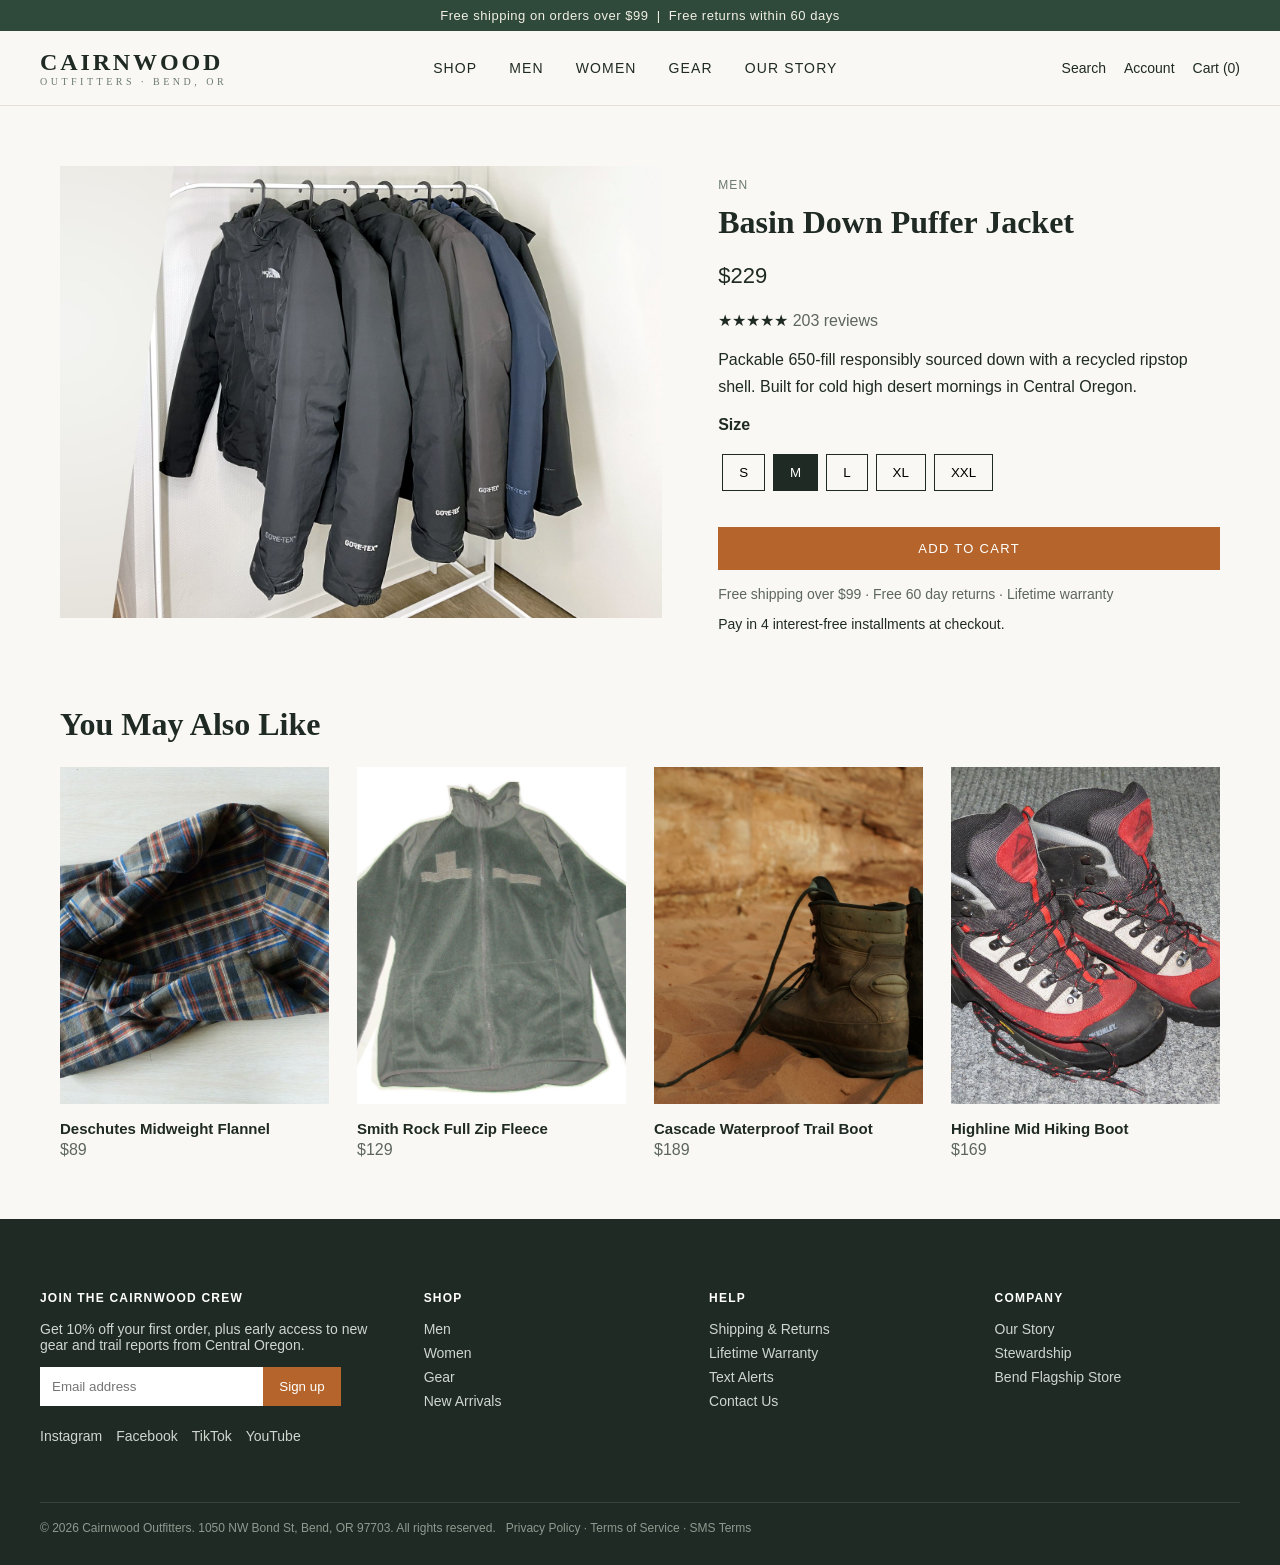
==== product.html @ 0250f415 "Cairnwood Outfitters storefront" ====
<!doctype html><html lang="en"><head><meta charset="utf-8"><meta name="viewport" content="width=device-width,initial-scale=1"><title>Cairnwood Outfitters</title><meta name="description" content="Cairnwood Outfitters makes durable outdoor apparel and gear in Bend, Oregon. Free shipping over $99."><link rel="stylesheet" href="style.css"><link rel="icon" href="data:image/svg+xml,<svg xmlns=%22http://www.w3.org/2000/svg%22 viewBox=%220 0 100 100%22><text y=%22.9em%22 font-size=%2290%22>⛰</text></svg>"></head><body>
<div class="ann">Free shipping on orders over $99 &nbsp;|&nbsp; Free returns within 60 days</div>
<header><a class="logo" href="index.html">CAIRNWOOD<small>OUTFITTERS · BEND, OR</small></a><nav><a href="shop.html">Shop</a><a href="shop.html?c=Men">Men</a><a href="shop.html?c=Women">Women</a><a href="shop.html?c=Gear">Gear</a><a href="story.html">Our Story</a></nav><div class="icons"><span>Search</span><span>Account</span><span>Cart (0)</span></div></header><div class="wrap"><div class="pdp" id="p"></div></div><div class="wrap" style="padding-top:0"><h2>You May Also Like</h2><div class="grid" id="g"></div></div><footer><div class="fcols"><div><h4>Join the Cairnwood Crew</h4><p>Get 10% off your first order, plus early access to new gear and trail reports from Central Oregon.</p><form class="sub" onsubmit="this.innerHTML='<p>Thanks! Check your inbox for your 10% off code.</p>';return false"><input type="email" required placeholder="Email address"><button>Sign up</button></form><p class="social"><a href="https://www.instagram.com/">Instagram</a><a href="https://www.facebook.com/">Facebook</a><a href="https://www.tiktok.com/">TikTok</a><a href="https://www.youtube.com/">YouTube</a></p></div>
<div><h4>Shop</h4><a href="shop.html?c=Men">Men</a><a href="shop.html?c=Women">Women</a><a href="shop.html?c=Gear">Gear</a><a href="shop.html">New Arrivals</a></div>
<div><h4>Help</h4><a href="shipping-returns.html">Shipping &amp; Returns</a><a href="shipping-returns.html#warranty">Lifetime Warranty</a><a href="#" onclick="showSms();return false">Text Alerts</a><a href="mailto:hello@cairnwoodoutfitters.com">Contact Us</a></div>
<div><h4>Company</h4><a href="story.html">Our Story</a><a href="story.html#stewardship">Stewardship</a><a href="story.html">Bend Flagship Store</a></div></div>
<div class="legal">© 2026 Cairnwood Outfitters. 1050 NW Bond St, Bend, OR 97703. All rights reserved. &nbsp; Privacy Policy · Terms of Service · SMS Terms</div></footer>
<div id="sms"><div class="box"><img src="img/trail.jpg" alt="Trail through the forest"><div class="in"><span class="x" onclick="hideSms()">×</span><p style="letter-spacing:.2em;font-size:12px;color:#b5652b">TEXT CLUB</p><h3>Get 15% off when you sign up for texts</h3><p>Be first to know about restocks, trail drops and members-only sales.</p><div id="smsf"><input type="email" placeholder="Email address"><input type="tel" placeholder="Mobile number"><button class="btn" style="width:100%" onclick="document.getElementById('smsf').innerHTML='<p><b>You are in!</b> Reply Y to the text we just sent to confirm and get your 15% off code.</p>';sessionStorage.cw=1">Unlock 15% off</button></div><p class="fine">By signing up, you agree to receive recurring automated marketing texts from Cairnwood Outfitters at the number provided. Consent is not a condition of purchase. Msg and data rates may apply. Msg frequency varies. Reply HELP for help or STOP to cancel.</p><a href="#" onclick="hideSms();return false" style="font-size:12px;text-decoration:underline">No thanks</a></div></div></div>
<script src="products.js"></script><script>
function showSms(){document.getElementById('sms').style.display='flex'}function hideSms(){document.getElementById('sms').style.display='none';sessionStorage.cw=1}
if(!sessionStorage.cw)setTimeout(showSms,4000);
function card(p){return `<a class="card" href="product.html?id=${p.id}"><img src="img/${p.id}.jpg" alt="${p.name}" loading="lazy"><h3>${p.name}</h3><p>$${p.price}</p></a>`}
</script><script>const id=new URLSearchParams(location.search).get('id')||PRODUCTS[0].id;const p=PRODUCTS.find(x=>x.id==id)||PRODUCTS[0];document.title=p.name+' | Cairnwood Outfitters';
document.getElementById('p').innerHTML=`<img src="img/${p.id}.jpg" alt="${p.name}"><div><p style="color:#6b7a6f;text-transform:uppercase;font-size:12px;letter-spacing:.1em">${p.cat}</p><h1 style="font-family:Georgia,serif;margin:0 0 8px">${p.name}</h1><p style="font-size:22px">$${p.price}</p><p>★★★★★ <span style="color:#5c665f">${(p.price*7)%180+40} reviews</span></p><p style="line-height:1.7">${p.desc}</p><p><b>Size</b></p><div class="sizes">${p.sizes.map((s,i)=>`<button class="${i==1||p.sizes.length==1?'on':''}" onclick="[...this.parentNode.children].forEach(b=>b.className='');this.className='on'">${s}</button>`).join('')}</div><p><button class="btn" style="width:100%;margin-top:16px" onclick="this.textContent='Added to cart'">Add to Cart</button></p><p style="font-size:14px;color:#5c665f">Free shipping over $99 · Free 60 day returns · Lifetime warranty</p><p style="font-size:14px">Pay in 4 interest-free installments at checkout.</p></div>`;
document.getElementById('g').innerHTML=PRODUCTS.filter(x=>x.id!=p.id).slice(0,4).map(card).join('')</script></body></html>
---- style.css ----
*{box-sizing:border-box}body{margin:0;font-family:'Helvetica Neue',Arial,sans-serif;color:#1f2a24;background:#faf8f4}a{color:inherit;text-decoration:none}
.ann{background:#2f4a3a;color:#f3efe6;text-align:center;font-size:13px;padding:8px;letter-spacing:.04em}
header{display:flex;align-items:center;justify-content:space-between;padding:18px 40px;background:#faf8f4;border-bottom:1px solid #e5dfd3;position:sticky;top:0;z-index:5}
.logo{font-family:Georgia,serif;font-size:24px;letter-spacing:.12em;font-weight:bold}.logo small{display:block;font-size:10px;letter-spacing:.35em;font-weight:normal;color:#6b7a6f}
nav a{margin:0 16px;font-size:14px;text-transform:uppercase;letter-spacing:.08em}nav a:hover{color:#b5652b}.icons{font-size:14px}.icons span{margin-left:18px}
.hero{height:78vh;background:url(img/hero.jpg) center/cover;display:flex;align-items:flex-end;padding:60px;color:#fff;position:relative}.hero:before{content:'';position:absolute;inset:0;background:linear-gradient(transparent 40%,rgba(0,0,0,.55))}
.hero div{position:relative;max-width:560px}.hero h1{font-family:Georgia,serif;font-size:54px;margin:0 0 12px}.hero p{font-size:18px}
.btn{display:inline-block;background:#b5652b;color:#fff;padding:14px 30px;text-transform:uppercase;letter-spacing:.1em;font-size:13px;border:0;cursor:pointer}.btn.dark{background:#2f4a3a}
.wrap{max-width:1240px;margin:0 auto;padding:60px 40px}h2{font-family:Georgia,serif;font-size:32px;margin:0 0 24px}
.grid{display:grid;grid-template-columns:repeat(auto-fill,minmax(260px,1fr));gap:28px}.card img{width:100%;aspect-ratio:4/5;object-fit:cover;background:#eee}.card h3{font-size:15px;margin:12px 0 4px;font-weight:600}.card p{margin:0;color:#5c665f}
.tiles{display:grid;grid-template-columns:repeat(3,1fr);gap:20px}.tile{height:380px;background-size:cover;background-position:center;display:flex;align-items:flex-end;padding:24px;color:#fff;font-family:Georgia,serif;font-size:28px;text-shadow:0 2px 8px rgba(0,0,0,.6)}
.band{background:#2f4a3a;color:#f3efe6;text-align:center;padding:70px 20px}.band p{max-width:640px;margin:0 auto 24px;font-size:18px;line-height:1.6}
.pdp{display:grid;grid-template-columns:1.2fr 1fr;gap:56px}.pdp img{width:100%;object-fit:cover}.sizes button{border:1px solid #1f2a24;background:none;padding:10px 16px;margin:4px;cursor:pointer}.sizes button.on{background:#1f2a24;color:#fff}
.story img{width:100%;height:460px;object-fit:cover;margin:20px 0}.story p,.policy p,.policy li{font-size:17px;line-height:1.7;max-width:760px}
footer{background:#1f2a24;color:#cfd6cf;padding:56px 40px 30px;font-size:14px}.fcols{display:grid;grid-template-columns:1.4fr 1fr 1fr 1fr;gap:40px;max-width:1240px;margin:0 auto}footer h4{color:#fff;text-transform:uppercase;letter-spacing:.1em;font-size:12px}footer a{display:block;margin:8px 0}
.sub input{padding:12px;width:65%;border:0}.sub button{padding:12px 16px;background:#b5652b;color:#fff;border:0;cursor:pointer}.social a{display:inline-block;margin-right:14px}
.legal{max-width:1240px;margin:36px auto 0;border-top:1px solid #36443b;padding-top:18px;font-size:12px;color:#8e9a90}
#sms{position:fixed;inset:0;background:rgba(0,0,0,.5);display:none;align-items:center;justify-content:center;z-index:20}#sms .box{background:#faf8f4;display:grid;grid-template-columns:1fr 1fr;max-width:760px;width:92%}#sms .box img{width:100%;height:100%;object-fit:cover}#sms .in{padding:36px;position:relative}#sms h3{font-family:Georgia,serif;font-size:30px;margin:0 0 8px}#sms input{width:100%;padding:12px;margin:8px 0;border:1px solid #bbb}#sms .x{position:absolute;right:14px;top:10px;cursor:pointer;font-size:22px}#sms .fine{font-size:10px;color:#6b7a6f;line-height:1.4}
@media(max-width:800px){.tiles,.pdp,.fcols,#sms .box{grid-template-columns:1fr}nav{display:none}.hero h1{font-size:36px}}
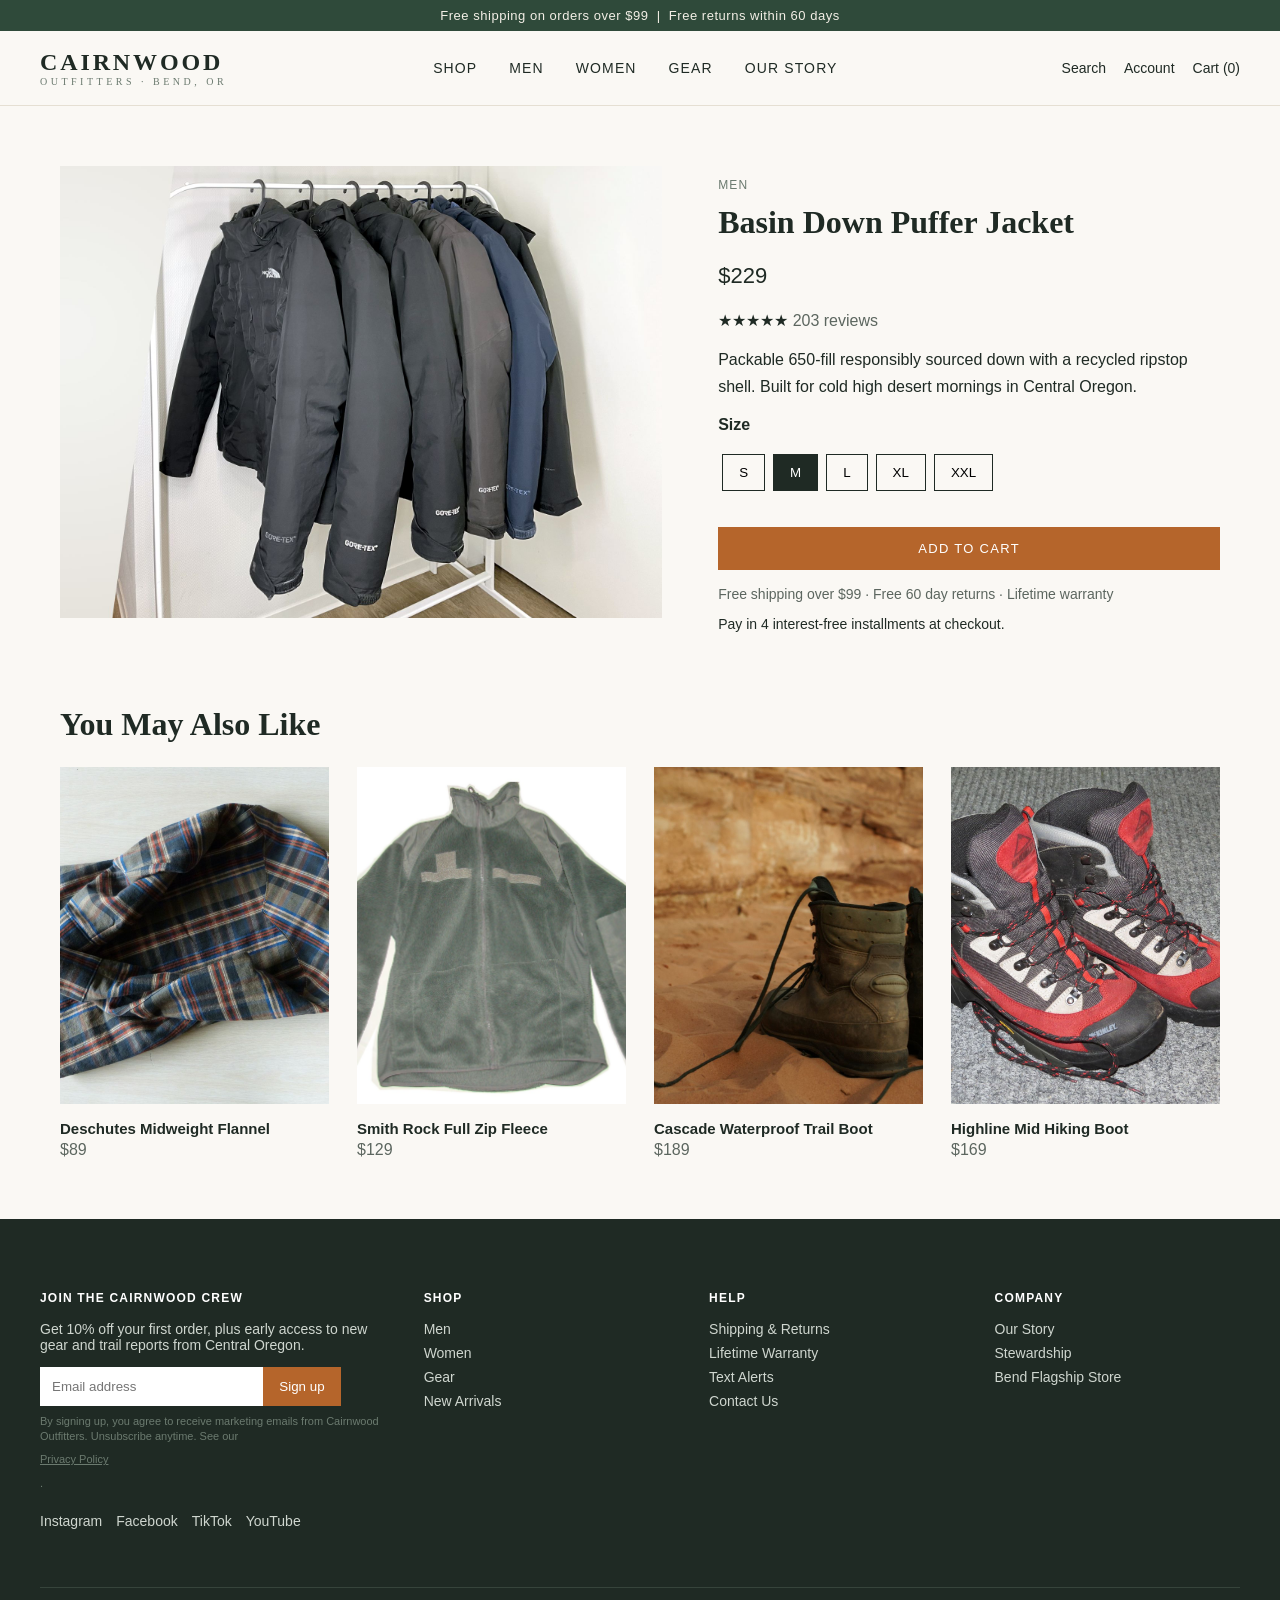
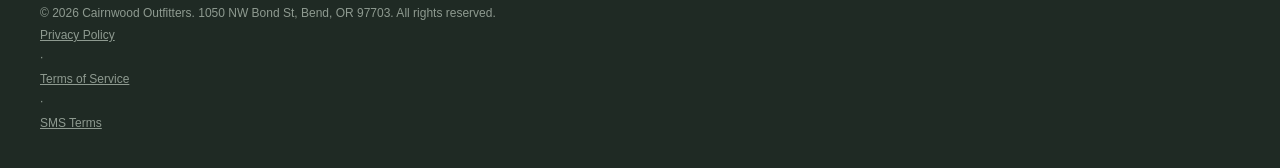
==== commit 753bbbb4: "Add privacy, terms and SMS terms pages; signup consent" ====
--- a/product.html
+++ b/product.html
@@ -1,11 +1,11 @@
 <!doctype html><html lang="en"><head><meta charset="utf-8"><meta name="viewport" content="width=device-width,initial-scale=1"><title>Cairnwood Outfitters</title><meta name="description" content="Cairnwood Outfitters makes durable outdoor apparel and gear in Bend, Oregon. Free shipping over $99."><link rel="stylesheet" href="style.css"><link rel="icon" href="data:image/svg+xml,<svg xmlns=%22http://www.w3.org/2000/svg%22 viewBox=%220 0 100 100%22><text y=%22.9em%22 font-size=%2290%22>⛰</text></svg>"></head><body>
 <div class="ann">Free shipping on orders over $99 &nbsp;|&nbsp; Free returns within 60 days</div>
-<header><a class="logo" href="index.html">CAIRNWOOD<small>OUTFITTERS · BEND, OR</small></a><nav><a href="shop.html">Shop</a><a href="shop.html?c=Men">Men</a><a href="shop.html?c=Women">Women</a><a href="shop.html?c=Gear">Gear</a><a href="story.html">Our Story</a></nav><div class="icons"><span>Search</span><span>Account</span><span>Cart (0)</span></div></header><div class="wrap"><div class="pdp" id="p"></div></div><div class="wrap" style="padding-top:0"><h2>You May Also Like</h2><div class="grid" id="g"></div></div><footer><div class="fcols"><div><h4>Join the Cairnwood Crew</h4><p>Get 10% off your first order, plus early access to new gear and trail reports from Central Oregon.</p><form class="sub" onsubmit="this.innerHTML='<p>Thanks! Check your inbox for your 10% off code.</p>';return false"><input type="email" required placeholder="Email address"><button>Sign up</button></form><p class="social"><a href="https://www.instagram.com/">Instagram</a><a href="https://www.facebook.com/">Facebook</a><a href="https://www.tiktok.com/">TikTok</a><a href="https://www.youtube.com/">YouTube</a></p></div>
+<header><a class="logo" href="index.html">CAIRNWOOD<small>OUTFITTERS · BEND, OR</small></a><nav><a href="shop.html">Shop</a><a href="shop.html?c=Men">Men</a><a href="shop.html?c=Women">Women</a><a href="shop.html?c=Gear">Gear</a><a href="story.html">Our Story</a></nav><div class="icons"><span>Search</span><span>Account</span><span>Cart (0)</span></div></header><div class="wrap"><div class="pdp" id="p"></div></div><div class="wrap" style="padding-top:0"><h2>You May Also Like</h2><div class="grid" id="g"></div></div><footer><div class="fcols"><div><h4>Join the Cairnwood Crew</h4><p>Get 10% off your first order, plus early access to new gear and trail reports from Central Oregon.</p><form class="sub" onsubmit="this.innerHTML='<p>Thanks! Check your inbox for your 10% off code.</p>';return false"><input type="email" required placeholder="Email address"><button>Sign up</button></form><p class="consent">By signing up, you agree to receive marketing emails from Cairnwood Outfitters. Unsubscribe anytime. See our <a href="privacy.html">Privacy Policy</a>.</p><p class="social"><a href="https://www.instagram.com/">Instagram</a><a href="https://www.facebook.com/">Facebook</a><a href="https://www.tiktok.com/">TikTok</a><a href="https://www.youtube.com/">YouTube</a></p></div>
 <div><h4>Shop</h4><a href="shop.html?c=Men">Men</a><a href="shop.html?c=Women">Women</a><a href="shop.html?c=Gear">Gear</a><a href="shop.html">New Arrivals</a></div>
 <div><h4>Help</h4><a href="shipping-returns.html">Shipping &amp; Returns</a><a href="shipping-returns.html#warranty">Lifetime Warranty</a><a href="#" onclick="showSms();return false">Text Alerts</a><a href="mailto:hello@cairnwoodoutfitters.com">Contact Us</a></div>
 <div><h4>Company</h4><a href="story.html">Our Story</a><a href="story.html#stewardship">Stewardship</a><a href="story.html">Bend Flagship Store</a></div></div>
-<div class="legal">© 2026 Cairnwood Outfitters. 1050 NW Bond St, Bend, OR 97703. All rights reserved. &nbsp; Privacy Policy · Terms of Service · SMS Terms</div></footer>
-<div id="sms"><div class="box"><img src="img/trail.jpg" alt="Trail through the forest"><div class="in"><span class="x" onclick="hideSms()">×</span><p style="letter-spacing:.2em;font-size:12px;color:#b5652b">TEXT CLUB</p><h3>Get 15% off when you sign up for texts</h3><p>Be first to know about restocks, trail drops and members-only sales.</p><div id="smsf"><input type="email" placeholder="Email address"><input type="tel" placeholder="Mobile number"><button class="btn" style="width:100%" onclick="document.getElementById('smsf').innerHTML='<p><b>You are in!</b> Reply Y to the text we just sent to confirm and get your 15% off code.</p>';sessionStorage.cw=1">Unlock 15% off</button></div><p class="fine">By signing up, you agree to receive recurring automated marketing texts from Cairnwood Outfitters at the number provided. Consent is not a condition of purchase. Msg and data rates may apply. Msg frequency varies. Reply HELP for help or STOP to cancel.</p><a href="#" onclick="hideSms();return false" style="font-size:12px;text-decoration:underline">No thanks</a></div></div></div>
+<div class="legal">© 2026 Cairnwood Outfitters. 1050 NW Bond St, Bend, OR 97703. All rights reserved. &nbsp; <a href="privacy.html">Privacy Policy</a> · <a href="terms.html">Terms of Service</a> · <a href="sms-terms.html">SMS Terms</a></div></footer>
+<div id="sms"><div class="box"><img src="img/trail.jpg" alt="Trail through the forest"><div class="in"><span class="x" onclick="hideSms()">×</span><p style="letter-spacing:.2em;font-size:12px;color:#b5652b">TEXT CLUB</p><h3>Get 15% off when you sign up for texts</h3><p>Be first to know about restocks, trail drops and members-only sales.</p><div id="smsf"><input type="email" placeholder="Email address"><input type="tel" placeholder="Mobile number"><label class="chk"><input type="checkbox" id="smsok"> Yes, send me recurring automated marketing texts. I agree to the <a href="sms-terms.html">SMS Terms</a> and <a href="privacy.html">Privacy Policy</a>.</label><button class="btn" style="width:100%" onclick="if(!document.getElementById('smsok').checked){document.getElementById('smsok').parentNode.style.color='#b5652b';return}document.getElementById('smsf').innerHTML='<p><b>You are in!</b> Reply Y to the text we just sent to confirm and get your 15% off code.</p>';sessionStorage.cw=1">Unlock 15% off</button></div><p class="fine">By signing up, you agree to receive recurring automated marketing texts from Cairnwood Outfitters at the number provided. Consent is not a condition of purchase. Msg and data rates may apply. Msg frequency varies. Reply HELP for help or STOP to cancel. View <a href="sms-terms.html">SMS Terms</a> and <a href="privacy.html">Privacy Policy</a>.</p><a href="#" onclick="hideSms();return false" style="font-size:12px;text-decoration:underline">No thanks</a></div></div></div>
 <script src="products.js"></script><script>
 function showSms(){document.getElementById('sms').style.display='flex'}function hideSms(){document.getElementById('sms').style.display='none';sessionStorage.cw=1}
 if(!sessionStorage.cw)setTimeout(showSms,4000);
--- a/style.css
+++ b/style.css
@@ -15,5 +15,5 @@
 footer{background:#1f2a24;color:#cfd6cf;padding:56px 40px 30px;font-size:14px}.fcols{display:grid;grid-template-columns:1.4fr 1fr 1fr 1fr;gap:40px;max-width:1240px;margin:0 auto}footer h4{color:#fff;text-transform:uppercase;letter-spacing:.1em;font-size:12px}footer a{display:block;margin:8px 0}
 .sub input{padding:12px;width:65%;border:0}.sub button{padding:12px 16px;background:#b5652b;color:#fff;border:0;cursor:pointer}.social a{display:inline-block;margin-right:14px}
 .legal{max-width:1240px;margin:36px auto 0;border-top:1px solid #36443b;padding-top:18px;font-size:12px;color:#8e9a90}
-#sms{position:fixed;inset:0;background:rgba(0,0,0,.5);display:none;align-items:center;justify-content:center;z-index:20}#sms .box{background:#faf8f4;display:grid;grid-template-columns:1fr 1fr;max-width:760px;width:92%}#sms .box img{width:100%;height:100%;object-fit:cover}#sms .in{padding:36px;position:relative}#sms h3{font-family:Georgia,serif;font-size:30px;margin:0 0 8px}#sms input{width:100%;padding:12px;margin:8px 0;border:1px solid #bbb}#sms .x{position:absolute;right:14px;top:10px;cursor:pointer;font-size:22px}#sms .fine{font-size:10px;color:#6b7a6f;line-height:1.4}
+#sms{position:fixed;inset:0;background:rgba(0,0,0,.5);display:none;align-items:center;justify-content:center;z-index:20}#sms .box{background:#faf8f4;display:grid;grid-template-columns:1fr 1fr;max-width:760px;width:92%}#sms .box img{width:100%;height:100%;object-fit:cover}#sms .in{padding:36px;position:relative}#sms h3{font-family:Georgia,serif;font-size:30px;margin:0 0 8px}#sms input{width:100%;padding:12px;margin:8px 0;border:1px solid #bbb}#sms .x{position:absolute;right:14px;top:10px;cursor:pointer;font-size:22px}.legal a{color:inherit;text-decoration:underline}.consent{font-size:11px;color:#6b7a6f;line-height:1.4;margin-top:8px}.consent a{color:inherit;text-decoration:underline}#sms label.chk{display:flex;gap:8px;align-items:flex-start;font-size:11px;line-height:1.4;margin:6px 0 10px;text-align:left}#sms label.chk input{width:auto;margin:2px 0 0}#sms .fine a{color:inherit}#sms .fine{font-size:10px;color:#6b7a6f;line-height:1.4}
 @media(max-width:800px){.tiles,.pdp,.fcols,#sms .box{grid-template-columns:1fr}nav{display:none}.hero h1{font-size:36px}}
